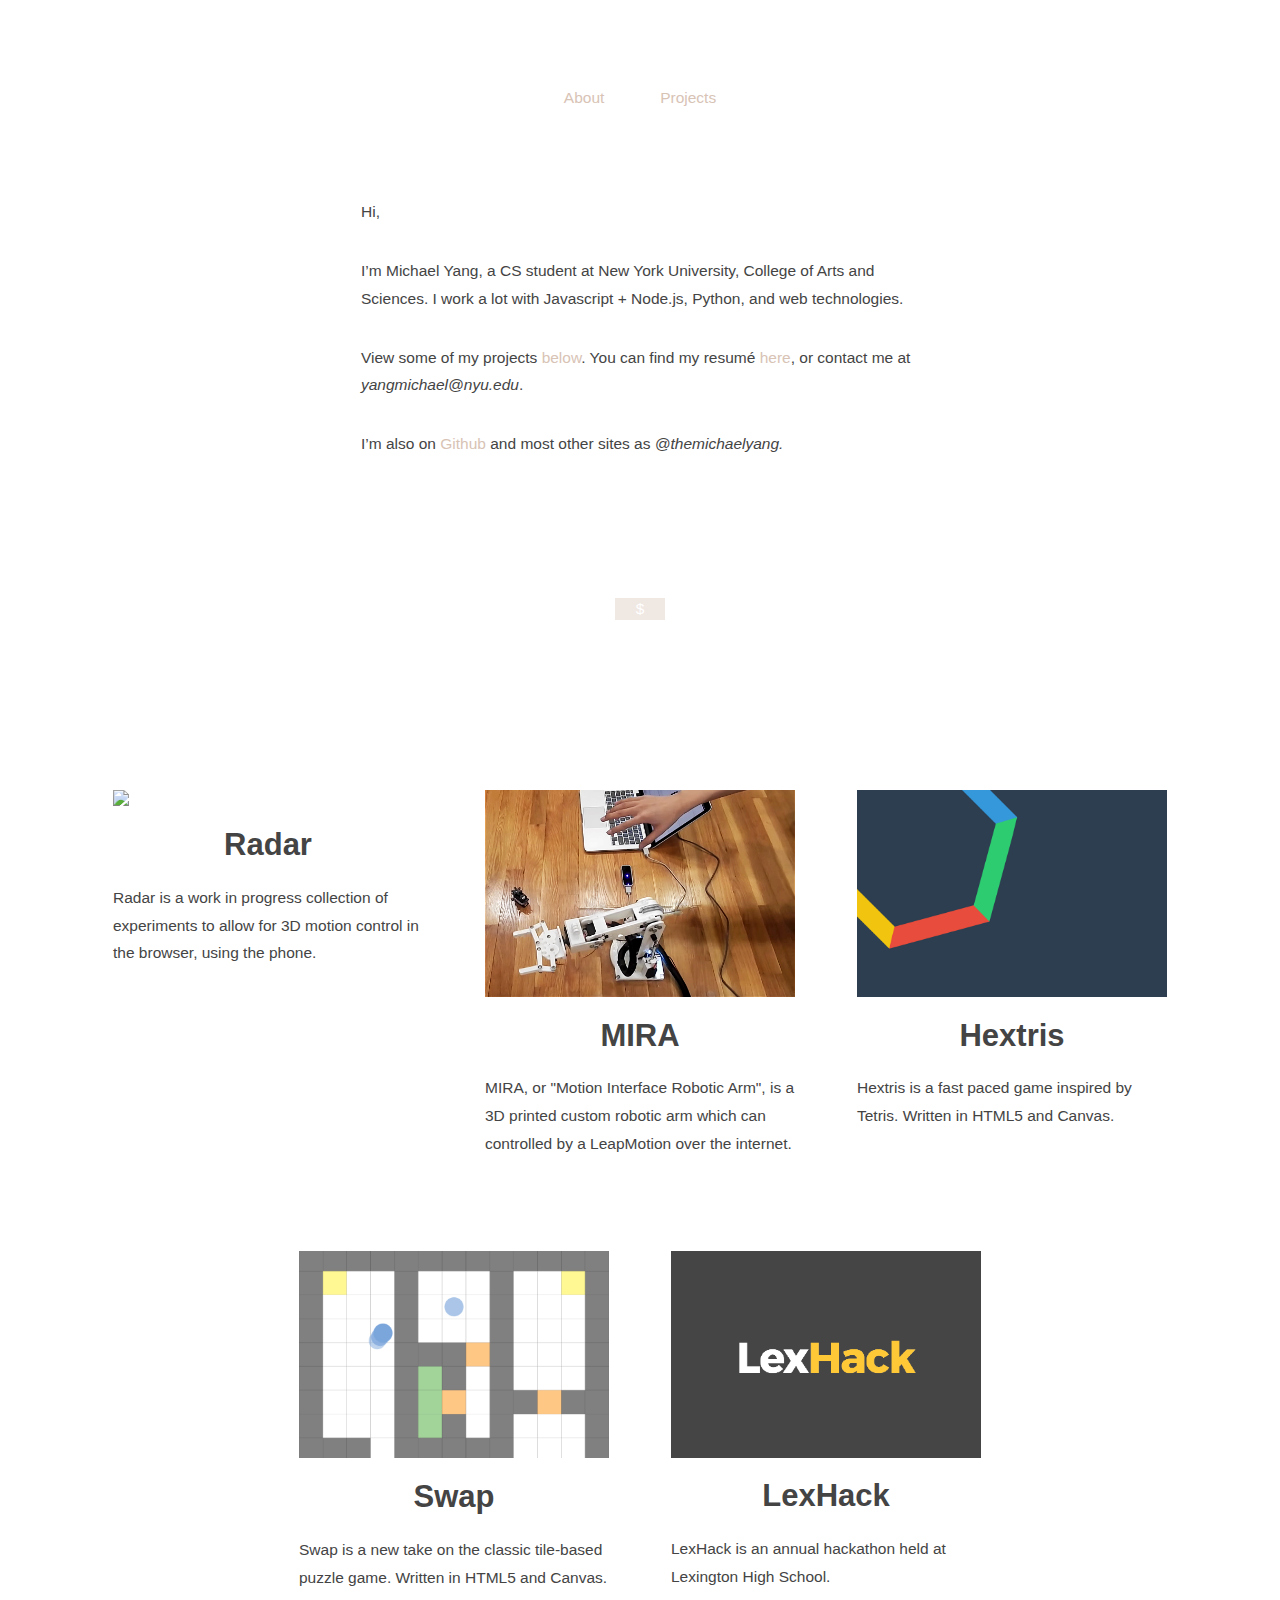
==== index.html @ cd89465c "added project links" ====
<!DOCTYPE html>
<html>
<head>
  <meta charset="utf-8">
  <meta http-equiv="X-UA-Compatible" content="IE=edge">
  <meta name="viewport" content="width=device-width, initial-scale=1">
  <meta name="description" content="Michael Yang">
  <meta name="author" content="Michael Yang">
  <link rel="icon" href="/favicon.png">
  <title>Michael Yang</title>
  <link href="https://brick.a.ssl.fastly.net/Clear+Sans:400,700,400i" rel="stylesheet">
  <link href="/stylesheets/style.css" rel="stylesheet">
  <style>
  .no-spam {
    display: none;
  }
  </style>
</head>
<body>

  <nav id="navbar">
    <ul>
      <li><a href="#about">About</a></li>
      <!-- <li><a href="">Blog</a></li> -->
      <li><a href="#projects">Projects</a></li>
      <!-- <li><a href="/resume.pdf">Résumé</a></li> -->
    </ul>
  </nav>

  <section id="about">

    <p>Hi,</p>
    <p>I’m Michael Yang, a CS student at New York University, College of Arts and Sciences. I work a lot with Javascript + Node.js, Python, and web tech&shy;nologies.</p>

    <p>
      View some of my projects <a href="#projects">below</a>. You can find my resumé <a href="/resume-fall-2017.pdf">here</a>, or contact me at <em>yangmichael<span class="no-spam">nospamthankyou</span>&#64nyu&#46;edu</em>.</p>
    <p>
      I’m also on <a href="https://github.com/themichaelyang">Github</a> and most other sites as <em>@themichaelyang.</em>
    </p>

  </section>

  <div id="dollar">$</div>

  <section id="projects">
    <div class="project">
      <img class="project-image" src="https://placeholdit.imgix.net/~text?txtsize=26&bg=f0e8e3&txt=WORK+IN+PROGRESS&w=300&h=200" />
        <h1 class="project-title">Radar</h1>
        <p>
          Radar is a work in progress collection of experiments to allow for 3D motion control in the browser, using the phone.
        </p>
    </div><div class="project">
    <a href="https://github.com/arm/mira.js"><img class="project-image" src="/images/mira.jpg" /></a>
        <h1 class="project-title">MIRA</h1>
        <p>
          MIRA, or "Motion Interface Robotic Arm", is a 3D printed custom robotic arm which can controlled by a LeapMotion over the internet.
        </p>
    </div><div class="project">
    <a href="https://github.com/Hextris/hextris"><img class="project-image" src="/images/hextris.png" /></a>
        <h1 class="project-title">Hextris</h1>
        <p>
          Hextris is a fast paced game inspired by Tetris. Written in HTML5 and Canvas.
        </p>
    </div><div class="project">
    <a href="https://github.com/nmoroze/swap"><img class="project-image" src="/images/swap.png" /></a>
        <h1 class="project-title">Swap</h1>
        <p>
          Swap is a new take on the classic tile-based puzzle game. Written in HTML5 and Canvas.
        </p>
    </div><div class="project">
    <a href="http://lexhack.org"><img class="project-image" src="/images/lexhack.png" /></a>
        <h1 class="project-title">LexHack</h1>
        <p>
          LexHack is an annual hackathon held at Lexington High School.
        </p>
    </div>
  </section>

</body>
</html>
---- stylesheets/style.css ----
nav, section {
  display: block; }

body {
  font-family: -apple-system, BlinkMacSystemFont, "Clear Sans", "Segoe UI", "Roboto", "Oxygen", "Cantarell", "Fira Sans", "Droid Sans", "Helvetica Neue", Arial, sans-serif;
  font-weight: 400;
  font-size: 15.5px;
  margin: 0;
  margin-bottom: 9em;
  color: #444; }

p {
  line-height: 1.8em;
  margin-top: 0;
  margin-bottom: 2em; }

#navbar {
  width: 100%;
  margin-top: 4em;
  margin-bottom: 2em;
  text-align: center;
  line-height: 1em; }
  #navbar ul {
    display: inline-block;
    margin: 0;
    padding: 0;
    overflow: auto; }
  #navbar li {
    padding: 1.8em;
    list-style-type: none;
    float: left; }

section {
  margin: 0 auto; }

#about {
  width: 80%;
  max-width: 36em;
  margin: 0 auto;
  padding-top: 2em; }

#projects {
  text-align: center;
  width: 100%; }

a {
  color: #d8c3b5;
  text-decoration: none; }
  a:hover {
    text-decoration: underline; }

.project {
  width: 100%;
  max-width: 24em;
  text-align: left;
  display: inline-block;
  vertical-align: text-top;
  box-sizing: border-box;
  padding: 2em; }

.project-title {
  text-align: center; }

img {
  display: block;
  width: 100%; }

#dollar {
  width: 2em;
  padding: 0.125em 0.6em;
  background-color: #f0e8e3;
  text-align: center;
  color: white;
  margin: 9em auto; }
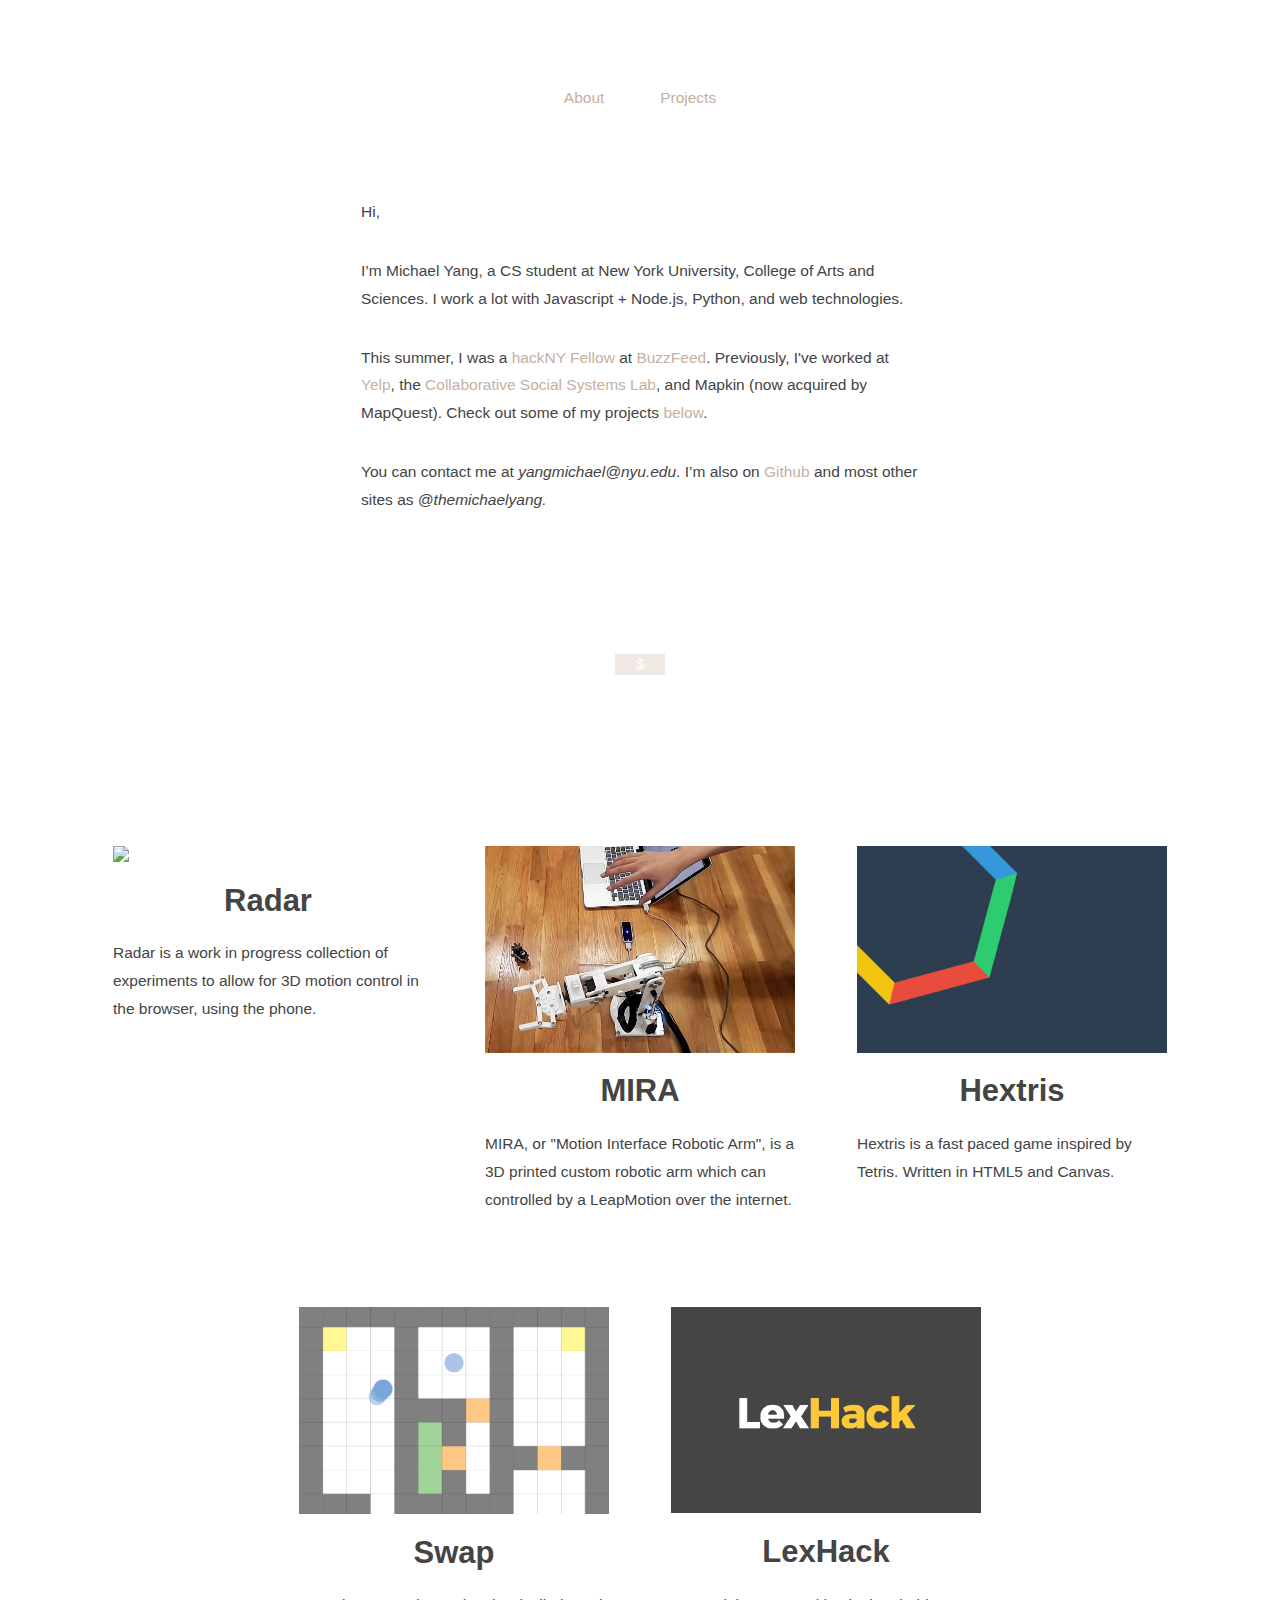
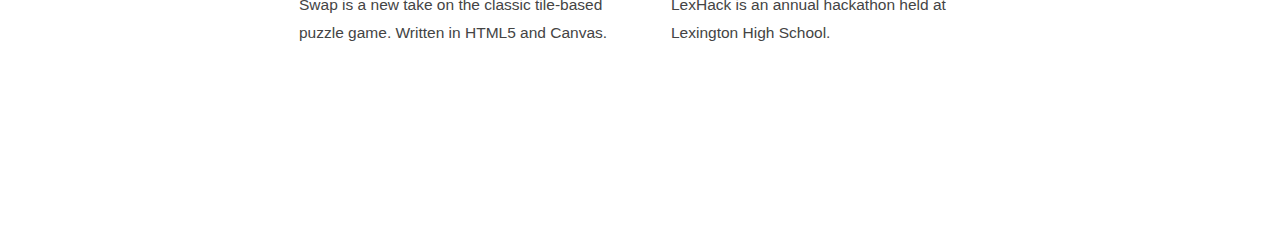
==== commit 1d974924: "updated description" ====
--- a/index.html
+++ b/index.html
@@ -8,7 +8,6 @@
   <meta name="author" content="Michael Yang">
   <link rel="icon" href="/favicon.png">
   <title>Michael Yang</title>
-  <link href="https://brick.a.ssl.fastly.net/Clear+Sans:400,700,400i" rel="stylesheet">
   <link href="/stylesheets/style.css" rel="stylesheet">
   <style>
   .no-spam {
@@ -21,9 +20,7 @@
   <nav id="navbar">
     <ul>
       <li><a href="#about">About</a></li>
-      <!-- <li><a href="">Blog</a></li> -->
       <li><a href="#projects">Projects</a></li>
-      <!-- <li><a href="/resume.pdf">Résumé</a></li> -->
     </ul>
   </nav>
 
@@ -32,10 +29,9 @@
     <p>Hi,</p>
     <p>I’m Michael Yang, a CS student at New York University, College of Arts and Sciences. I work a lot with Javascript + Node.js, Python, and web tech&shy;nologies.</p>
 
+    <p>This summer, I was a <a href="https://hackny.org">hackNY Fellow</a> at <a href="https://buzzfeed.com">BuzzFeed</a>. Previously, I've worked at <a href="https://yelp.com">Yelp</a>, the <a href="https://www.networkscienceinstitute.org/css-lab">Collaborative Social Systems Lab</a>, and Mapkin (now acquired by MapQuest). Check out some of my projects <a href="#projects">below</a>.</p>
     <p>
-      View some of my projects <a href="#projects">below</a>. You can find my resumé <a href="/resume-fall-2017.pdf">here</a>, or contact me at <em>yangmichael<span class="no-spam">nospamthankyou</span>&#64nyu&#46;edu</em>.</p>
-    <p>
-      I’m also on <a href="https://github.com/themichaelyang">Github</a> and most other sites as <em>@themichaelyang.</em>
+     You can contact me at <em>yangmichael<span class="no-spam">nospamthankyou</span>&#64nyu&#46;edu</em>. I’m also on <a href="https://github.com/themichaelyang">Github</a> and most other sites as <em>@themichaelyang.</em>
     </p>
 
   </section>
--- a/stylesheets/style.css
+++ b/stylesheets/style.css
@@ -44,7 +44,7 @@
   width: 100%; }
 
 a {
-  color: #d8c3b5;
+  color: #c5b0a1;
   text-decoration: none; }
   a:hover {
     text-decoration: underline; }
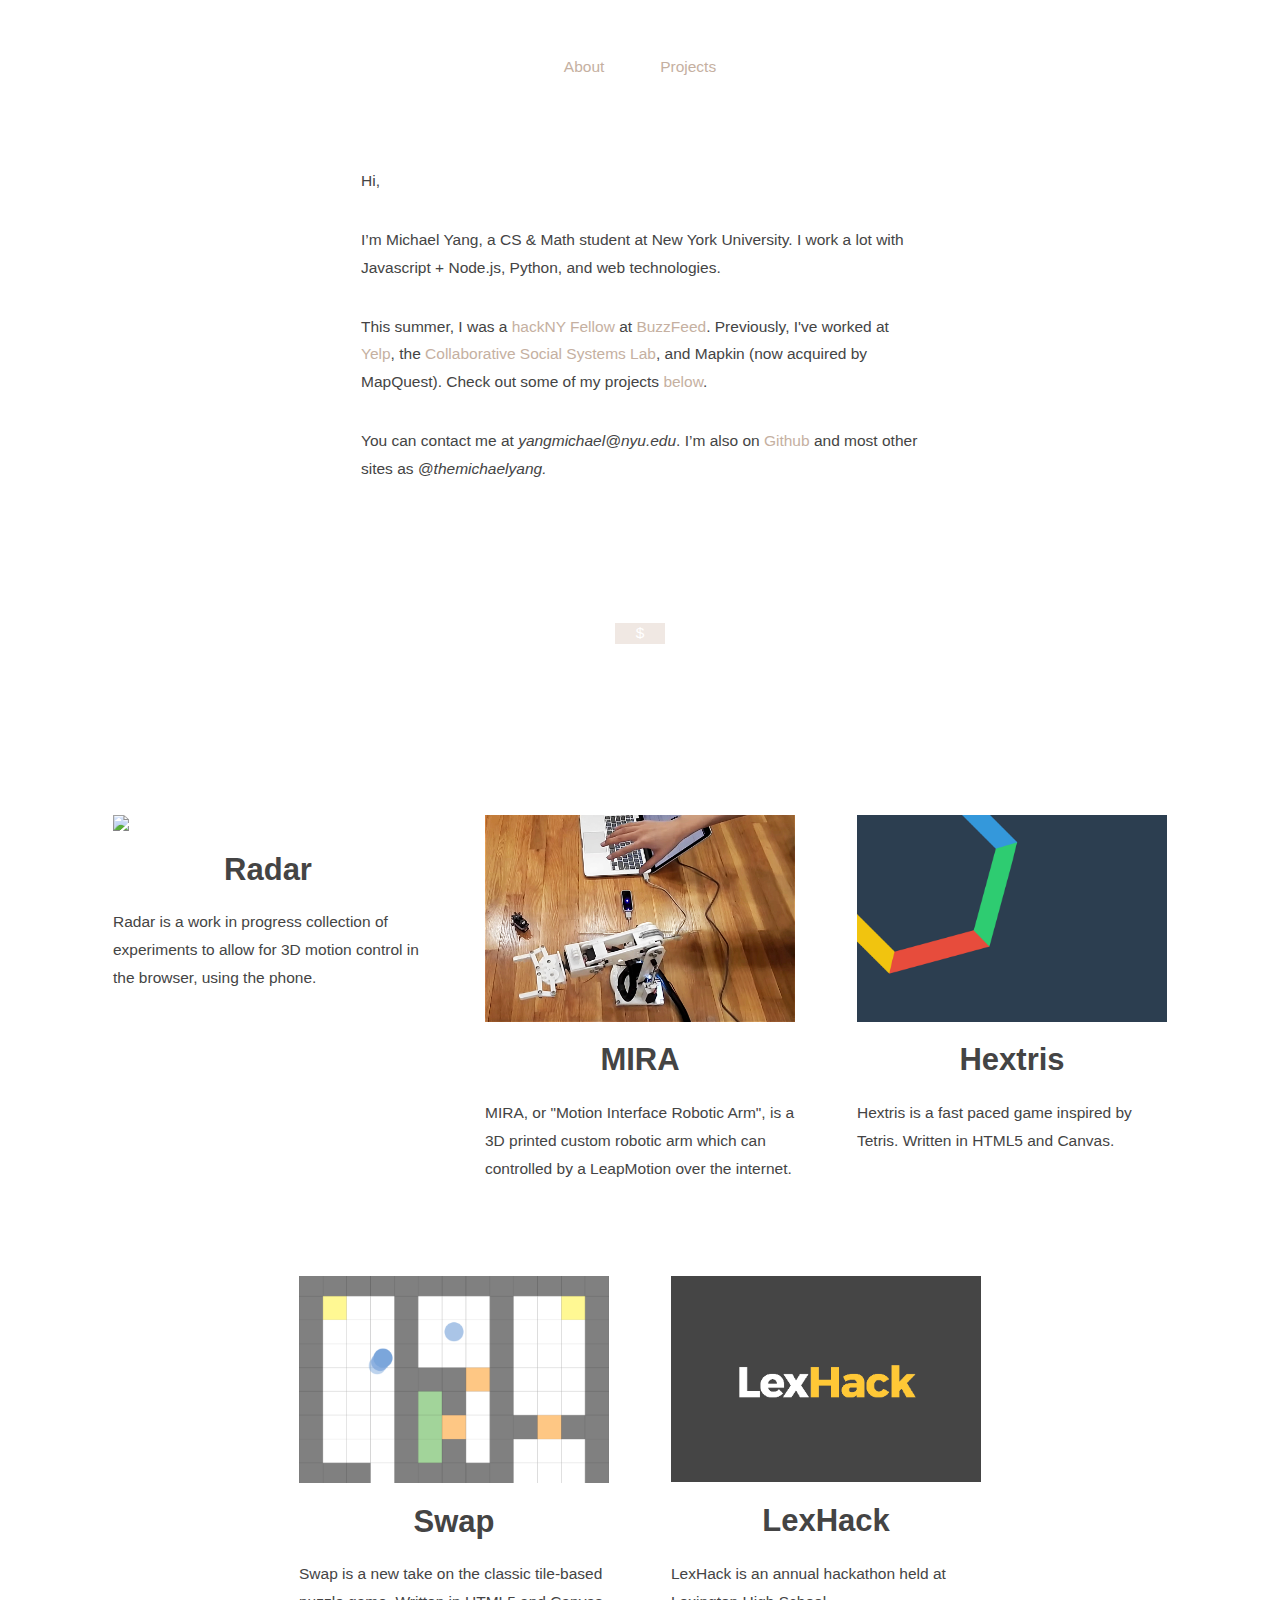
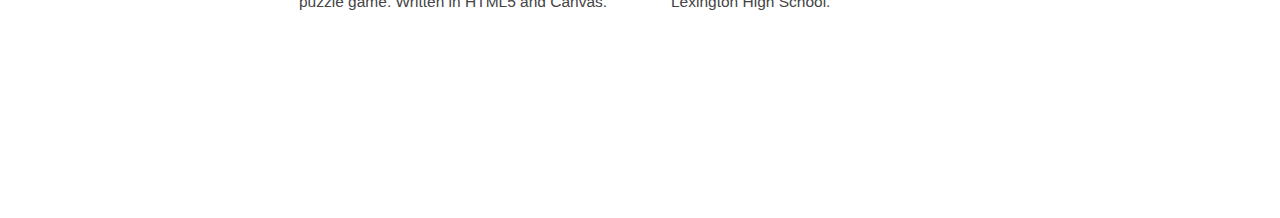
==== commit 761034a7: "updated description" ====
--- a/index.html
+++ b/index.html
@@ -27,7 +27,7 @@
   <section id="about">
 
     <p>Hi,</p>
-    <p>I’m Michael Yang, a CS student at New York University, College of Arts and Sciences. I work a lot with Javascript + Node.js, Python, and web tech&shy;nologies.</p>
+    <p>I’m Michael Yang, a CS & Math student at New York University. I work a lot with Javascript + Node.js, Python, and web tech&shy;nologies.</p>
 
     <p>This summer, I was a <a href="https://hackny.org">hackNY Fellow</a> at <a href="https://buzzfeed.com">BuzzFeed</a>. Previously, I've worked at <a href="https://yelp.com">Yelp</a>, the <a href="https://www.networkscienceinstitute.org/css-lab">Collaborative Social Systems Lab</a>, and Mapkin (now acquired by MapQuest). Check out some of my projects <a href="#projects">below</a>.</p>
     <p>
--- a/stylesheets/style.css
+++ b/stylesheets/style.css
@@ -16,7 +16,7 @@
 
 #navbar {
   width: 100%;
-  margin-top: 4em;
+  margin-top: 2em;
   margin-bottom: 2em;
   text-align: center;
   line-height: 1em; }
@@ -41,7 +41,8 @@
 
 #projects {
   text-align: center;
-  width: 100%; }
+  width: 100%;
+  max-width: 72em; }
 
 a {
   color: #c5b0a1;
@@ -56,7 +57,13 @@
   display: inline-block;
   vertical-align: text-top;
   box-sizing: border-box;
-  padding: 2em; }
+  padding: 2em;
+  transition-duration: 200ms;
+  position: relative;
+  bottom: 0em; }
+  .project:hover {
+    position: relative;
+    bottom: 1em; }
 
 .project-title {
   text-align: center; }
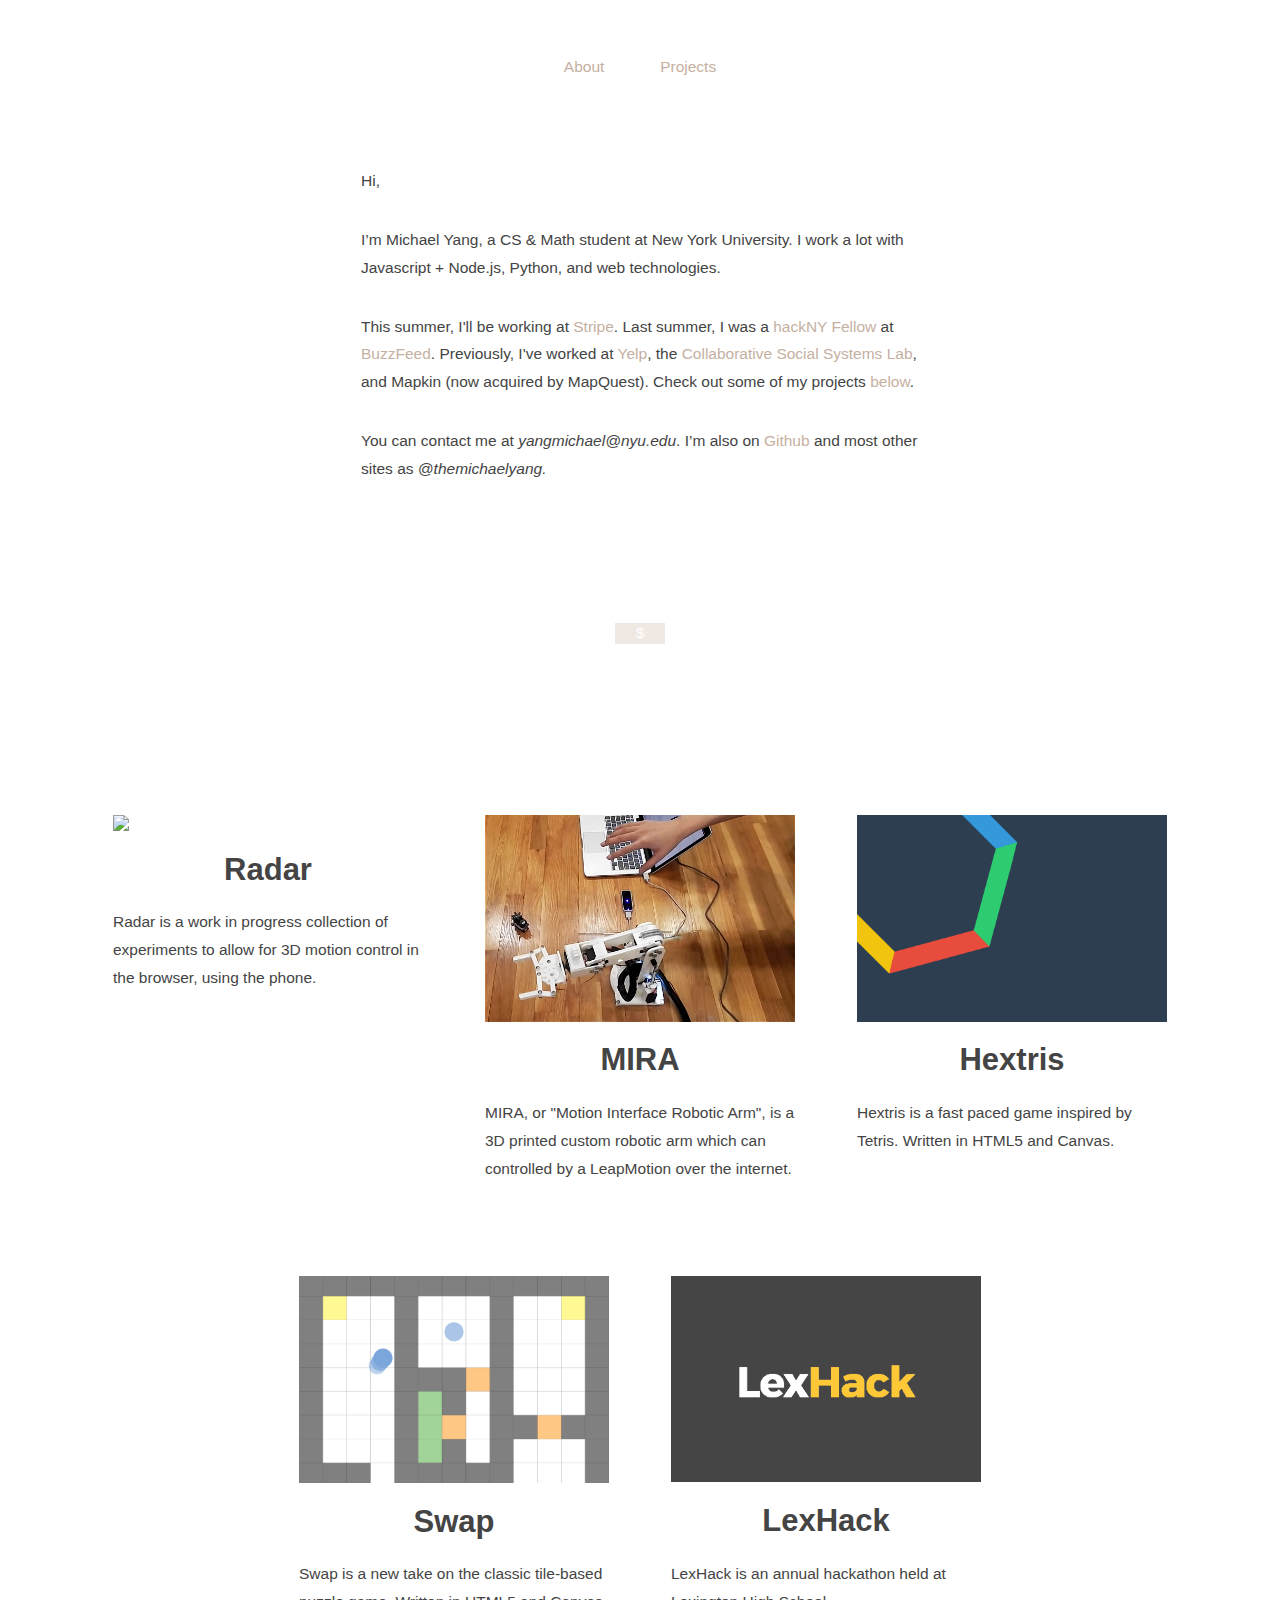
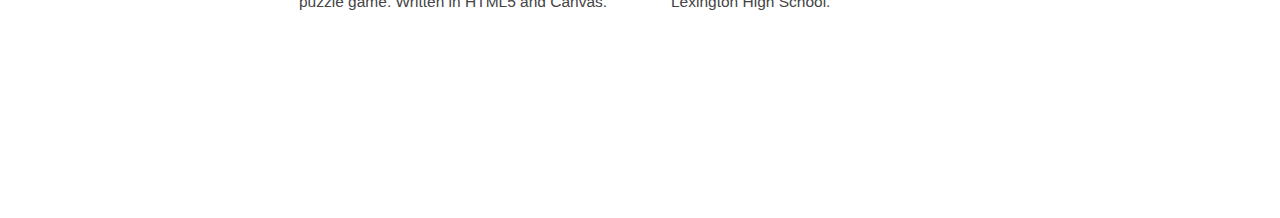
==== commit f011e961: "updated work info with stripe" ====
--- a/index.html
+++ b/index.html
@@ -25,15 +25,13 @@
   </nav>
 
   <section id="about">
-
     <p>Hi,</p>
     <p>I’m Michael Yang, a CS & Math student at New York University. I work a lot with Javascript + Node.js, Python, and web tech&shy;nologies.</p>
-
-    <p>This summer, I was a <a href="https://hackny.org">hackNY Fellow</a> at <a href="https://buzzfeed.com">BuzzFeed</a>. Previously, I've worked at <a href="https://yelp.com">Yelp</a>, the <a href="https://www.networkscienceinstitute.org/css-lab">Collaborative Social Systems Lab</a>, and Mapkin (now acquired by MapQuest). Check out some of my projects <a href="#projects">below</a>.</p>
+  
+    <p>This summer, I'll be working at <a href="https://stripe.com/">Stripe</a>. Last summer, I was a <a href="https://hackny.org">hackNY Fellow</a> at <a href="https://buzzfeed.com">BuzzFeed</a>. Previously, I've worked at <a href="https://yelp.com">Yelp</a>, the <a href="https://www.networkscienceinstitute.org/css-lab">Collaborative Social Systems Lab</a>, and Mapkin (now acquired by MapQuest). Check out some of my projects <a href="#projects">below</a>.</p>
     <p>
      You can contact me at <em>yangmichael<span class="no-spam">nospamthankyou</span>&#64nyu&#46;edu</em>. I’m also on <a href="https://github.com/themichaelyang">Github</a> and most other sites as <em>@themichaelyang.</em>
     </p>
-
   </section>
 
   <div id="dollar">$</div>
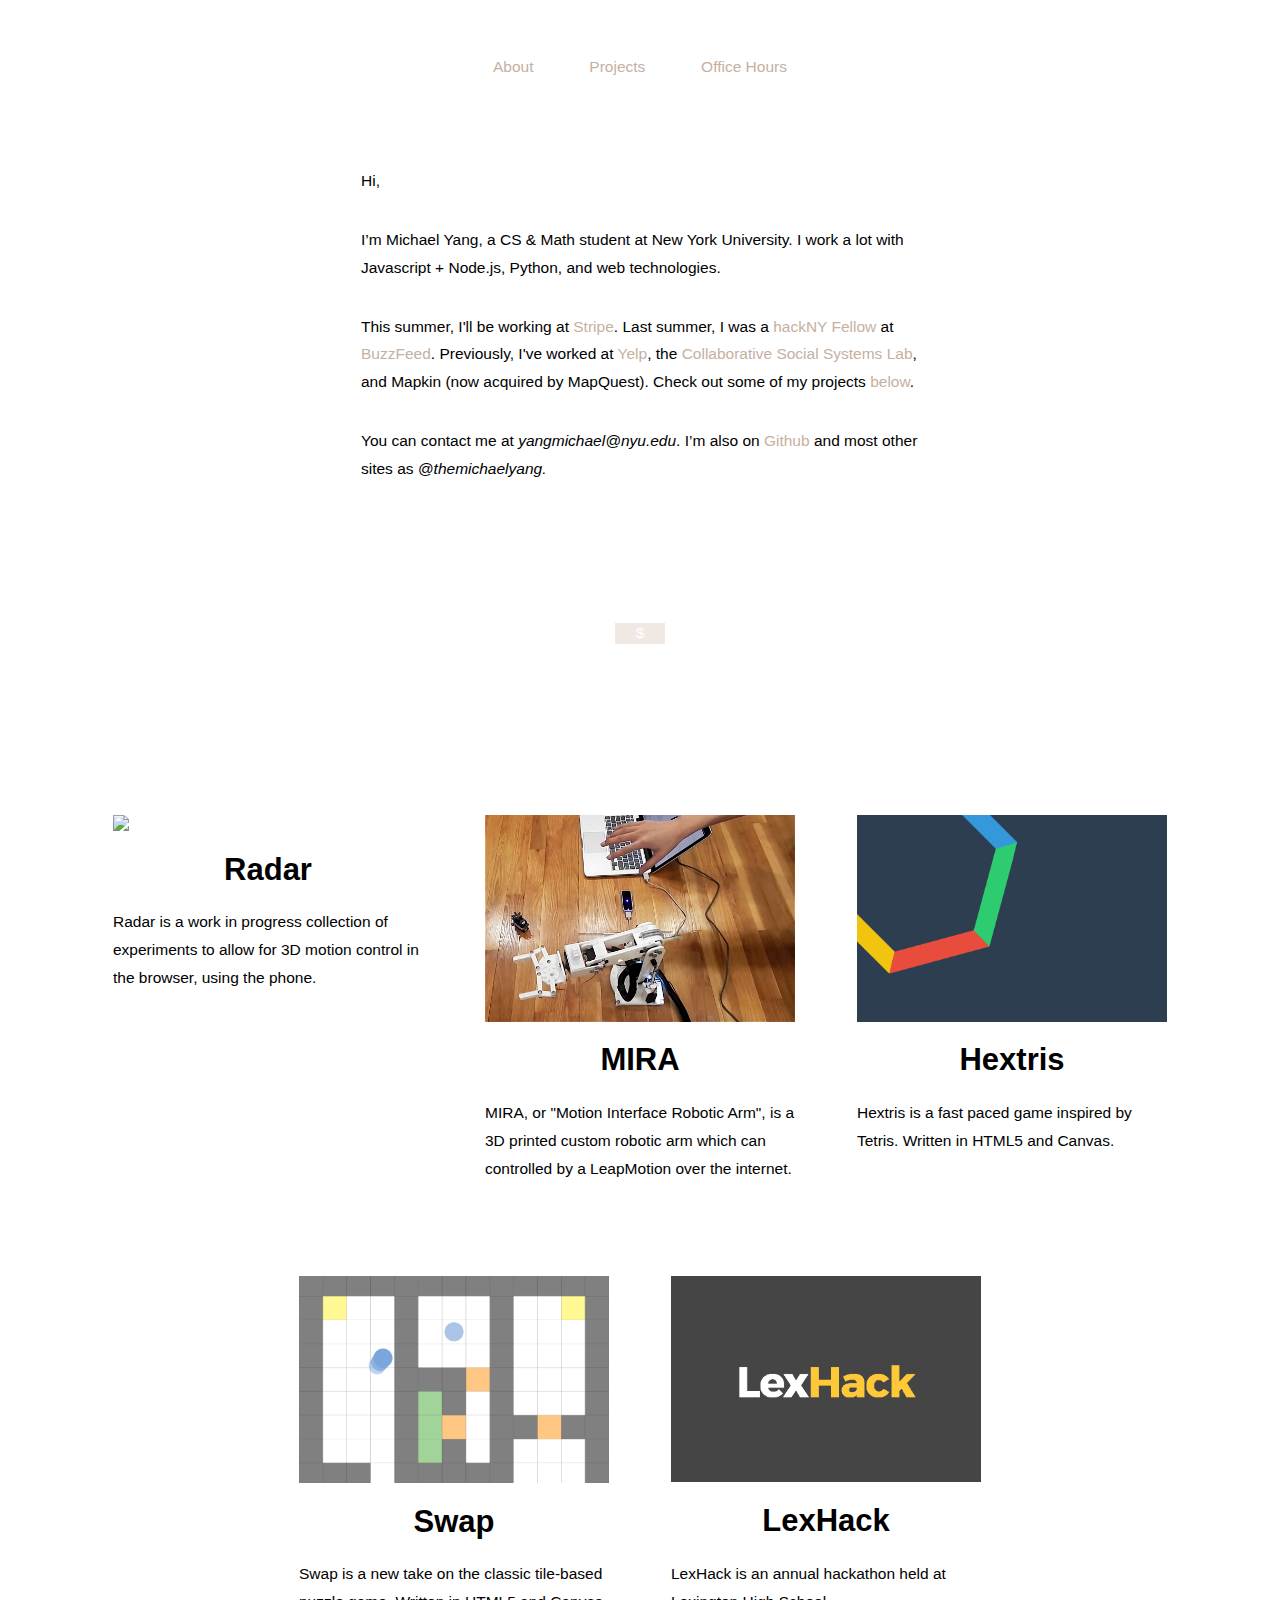
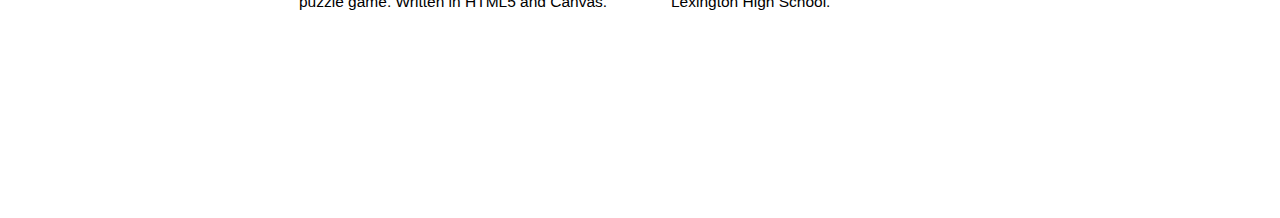
==== commit f22a5ead: "Add office hours link" ====
--- a/index.html
+++ b/index.html
@@ -21,6 +21,7 @@
     <ul>
       <li><a href="#about">About</a></li>
       <li><a href="#projects">Projects</a></li>
+      <li><a href="/office-hours">Office Hours</a></li>
     </ul>
   </nav>
 
--- a/stylesheets/style.css
+++ b/stylesheets/style.css
@@ -2,12 +2,11 @@
   display: block; }
 
 body {
-  font-family: -apple-system, BlinkMacSystemFont, "Clear Sans", "Segoe UI", "Roboto", "Oxygen", "Cantarell", "Fira Sans", "Droid Sans", "Helvetica Neue", Arial, sans-serif;
+  font-family: -apple-system, BlinkMacSystemFont, "Segoe UI", "Roboto", "Oxygen", "Cantarell", "Fira Sans", "Droid Sans", "Helvetica Neue", Arial, sans-serif;
   font-weight: 400;
   font-size: 15.5px;
   margin: 0;
-  margin-bottom: 9em;
-  color: #444; }
+  margin-bottom: 9em; }
 
 p {
   line-height: 1.8em;
@@ -79,3 +78,5 @@
   text-align: center;
   color: white;
   margin: 9em auto; }
+
+/*# sourceMappingURL=style.css.map */
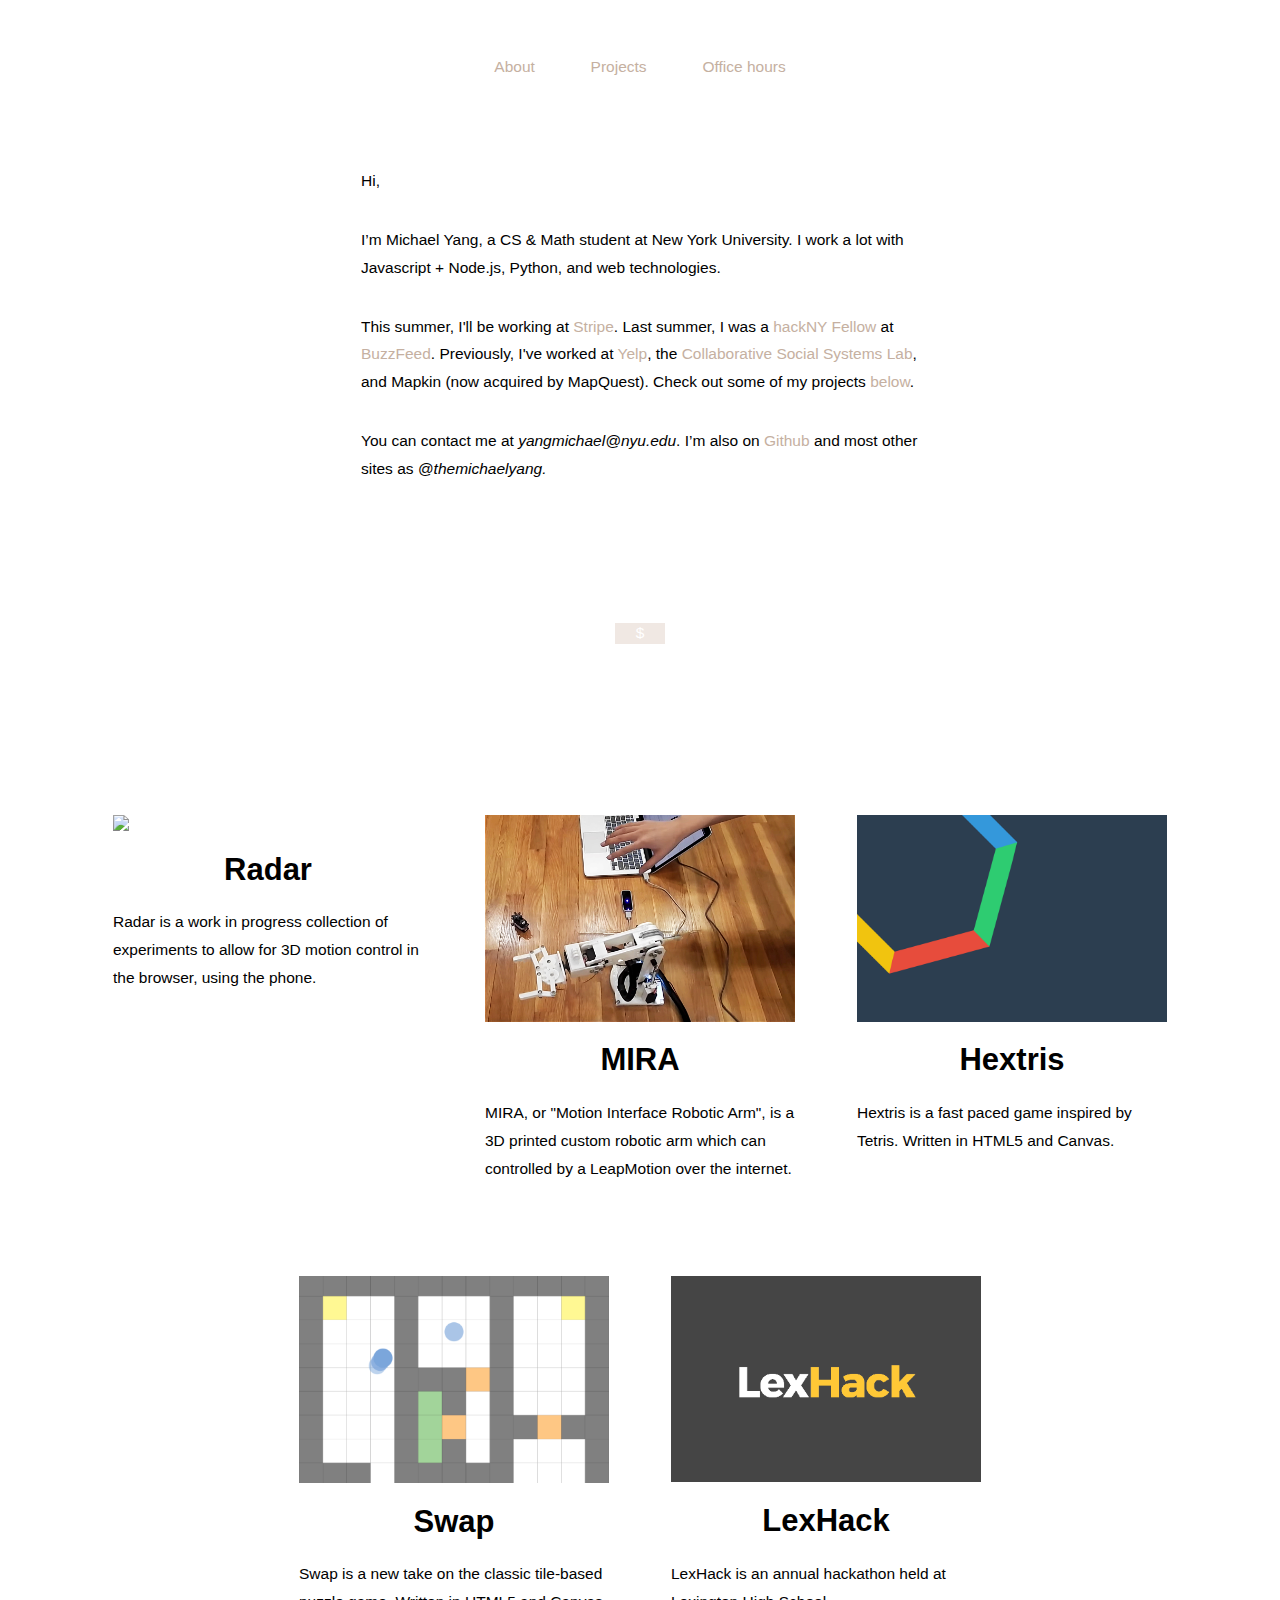
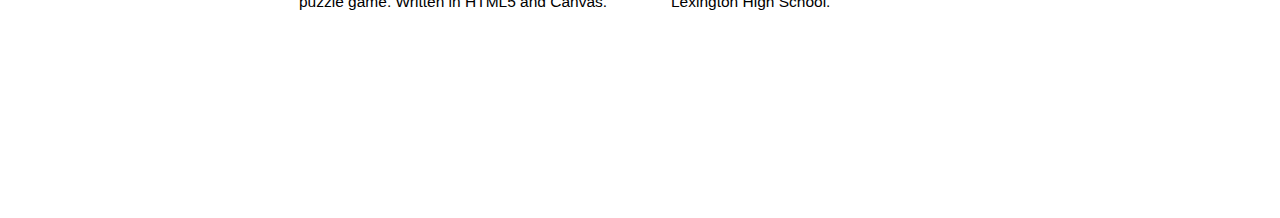
==== commit bfd1a954: "Lowercase nav link" ====
--- a/index.html
+++ b/index.html
@@ -21,7 +21,7 @@
     <ul>
       <li><a href="#about">About</a></li>
       <li><a href="#projects">Projects</a></li>
-      <li><a href="/office-hours">Office Hours</a></li>
+      <li><a href="/office-hours">Office hours</a></li>
     </ul>
   </nav>
 
@@ -29,7 +29,7 @@
     <p>Hi,</p>
     <p>I’m Michael Yang, a CS & Math student at New York University. I work a lot with Javascript + Node.js, Python, and web tech&shy;nologies.</p>
   
-    <p>This summer, I'll be working at <a href="https://stripe.com/">Stripe</a>. Last summer, I was a <a href="https://hackny.org">hackNY Fellow</a> at <a href="https://buzzfeed.com">BuzzFeed</a>. Previously, I've worked at <a href="https://yelp.com">Yelp</a>, the <a href="https://www.networkscienceinstitute.org/css-lab">Collaborative Social Systems Lab</a>, and Mapkin (now acquired by MapQuest). Check out some of my projects <a href="#projects">below</a>.</p>
+    <p>This summer, I'll be working at <a href="https://stripe.com/">Stripe</a>. Last summer, I was a <a href="https://hackny.org">hackNY Fellow</a> at <a href="https://buzzfeed.com">BuzzFeed</a>. Previously, I've worked at <a href="https://yelp.com">Yelp</a>, the <a href="https://www.networkscienceinstitute.org">Collaborative Social Systems Lab</a>, and Mapkin (now acquired by MapQuest). Check out some of my projects <a href="#projects">below</a>.</p>
     <p>
      You can contact me at <em>yangmichael<span class="no-spam">nospamthankyou</span>&#64nyu&#46;edu</em>. I’m also on <a href="https://github.com/themichaelyang">Github</a> and most other sites as <em>@themichaelyang.</em>
     </p>
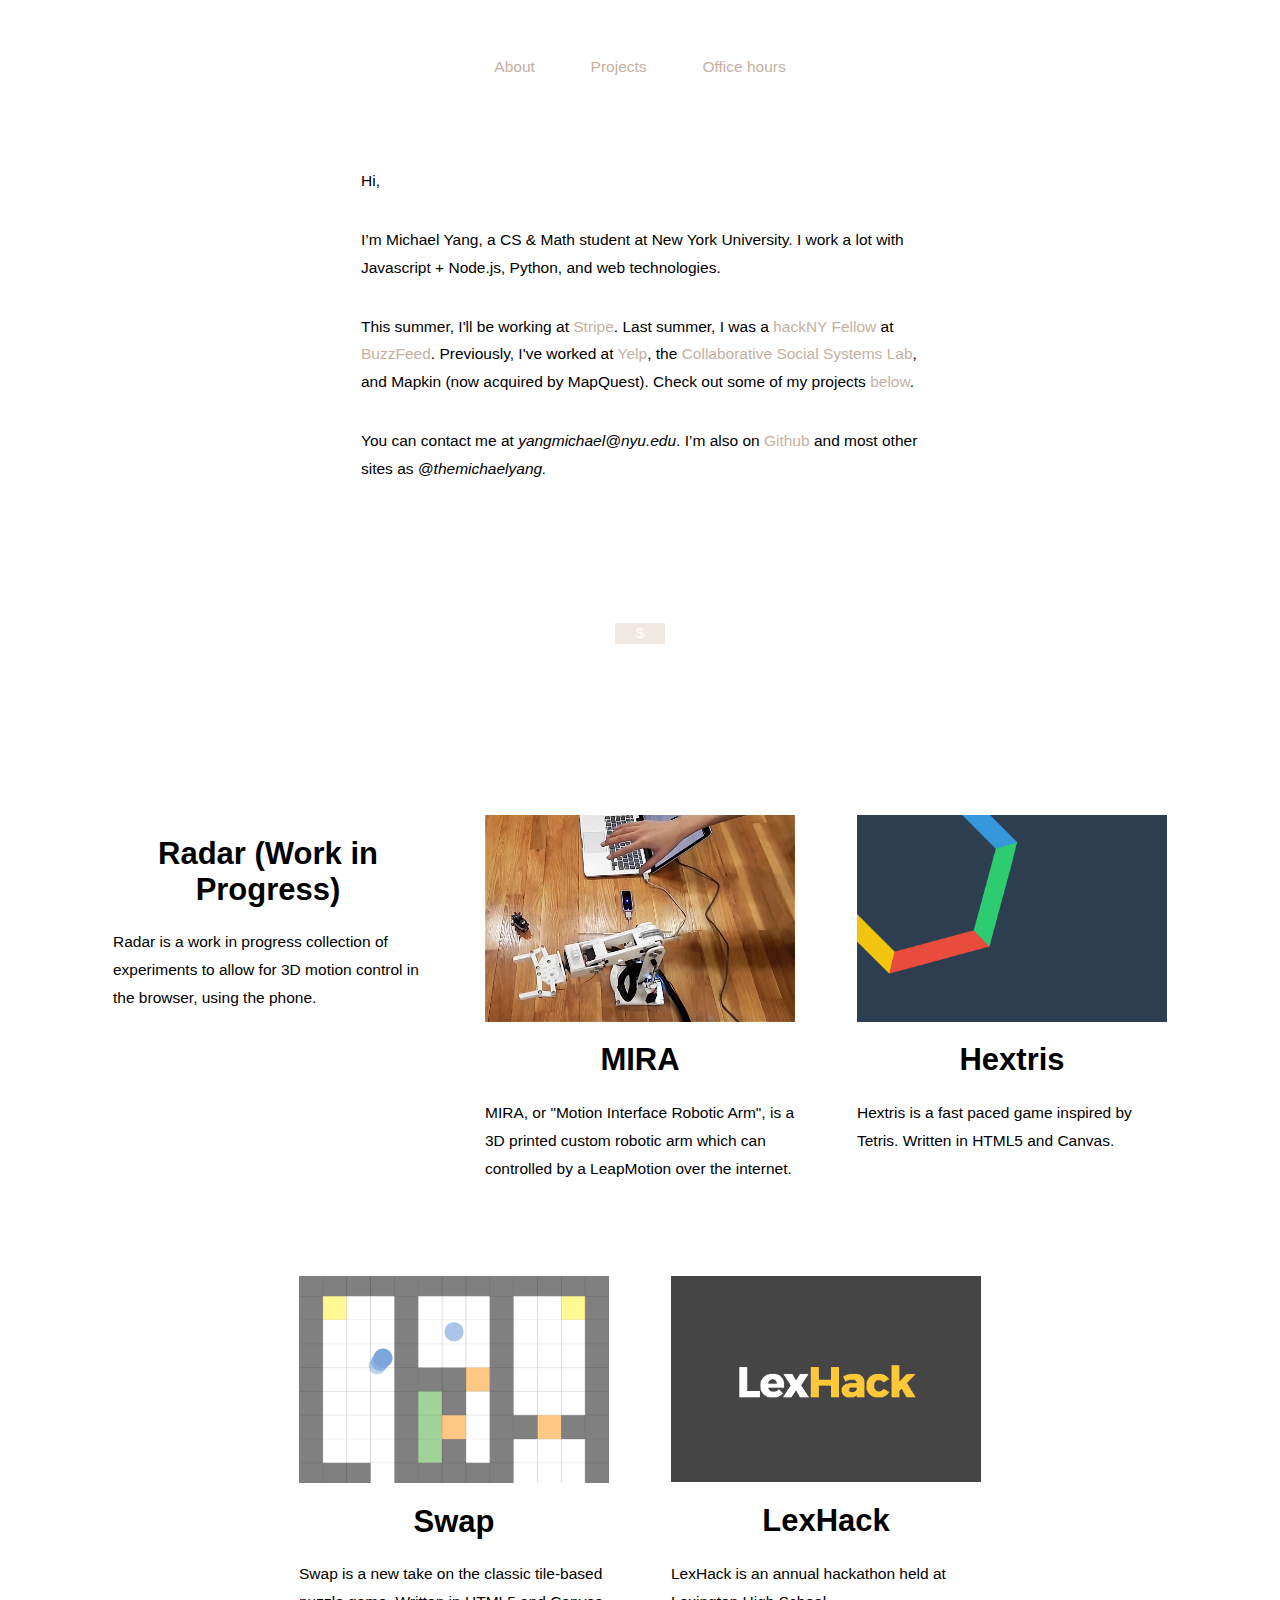
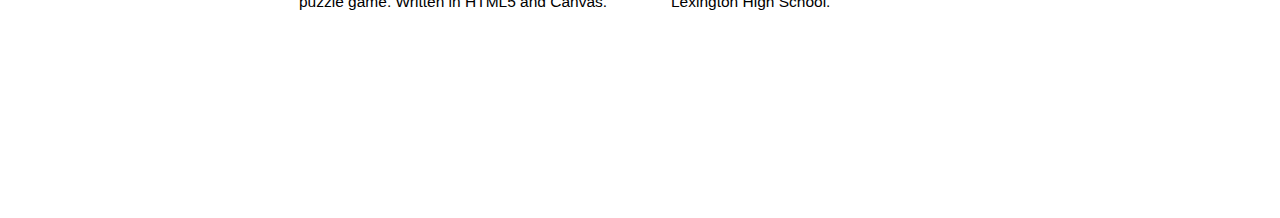
==== commit 556e7c7d: "Remove broken image" ====
--- a/index.html
+++ b/index.html
@@ -39,8 +39,8 @@
 
   <section id="projects">
     <div class="project">
-      <img class="project-image" src="https://placeholdit.imgix.net/~text?txtsize=26&bg=f0e8e3&txt=WORK+IN+PROGRESS&w=300&h=200" />
-        <h1 class="project-title">Radar</h1>
+      <!-- <img class="project-image" src="https://placeholdit.imgix.net/~text?txtsize=26&bg=f0e8e3&txt=WORK+IN+PROGRESS&w=300&h=200" /> -->
+        <h1 class="project-title">Radar (Work in Progress)</h1>
         <p>
           Radar is a work in progress collection of experiments to allow for 3D motion control in the browser, using the phone.
         </p>
